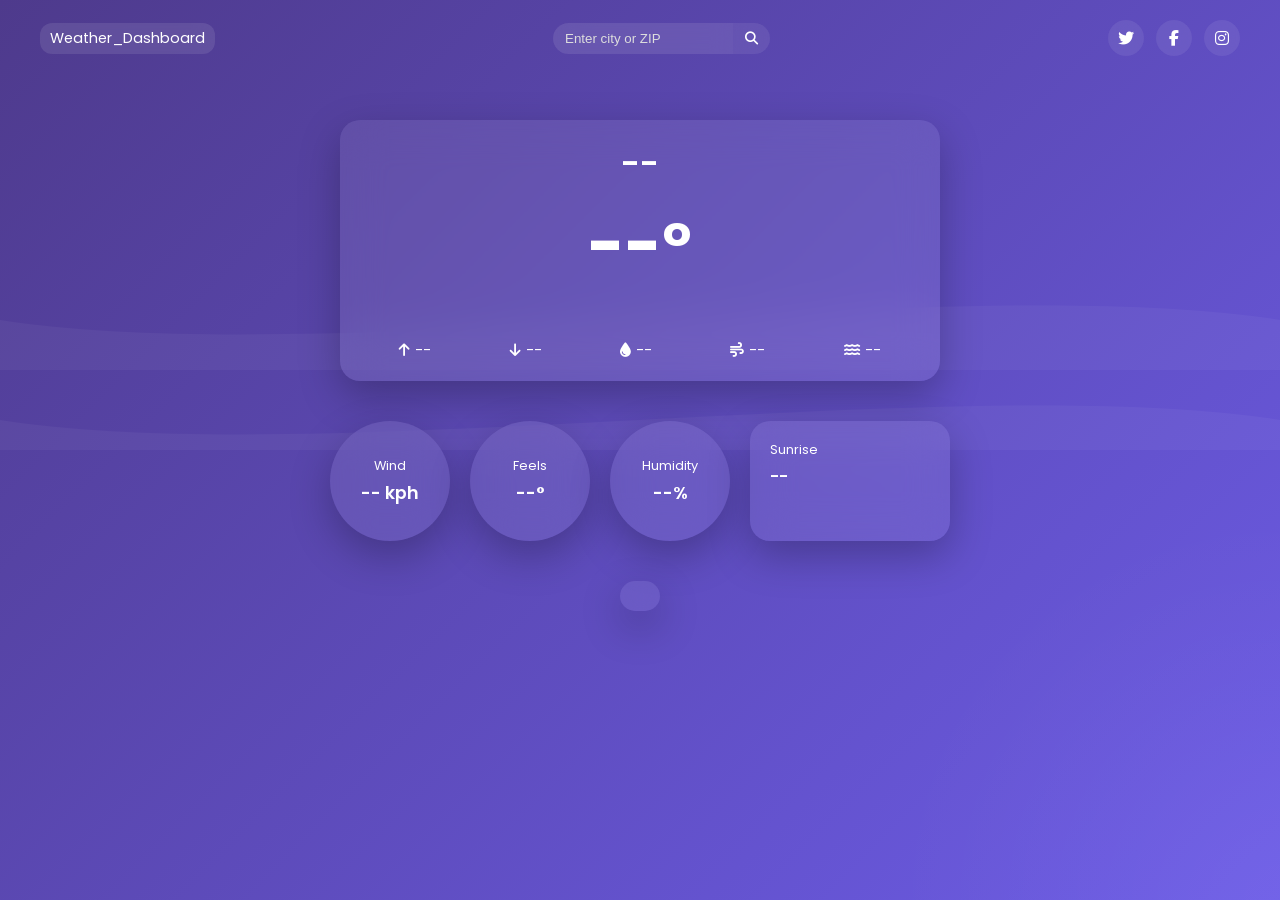
==== index.html @ 49b3762d "Web files" ====
<!DOCTYPE html>
<html lang="en">
<head>
    <meta charset="UTF-8" />
    <meta name="viewport" content="width=device-width, initial-scale=1.0" />
    <title>Weather Dashboard</title>
    <!-- fonts & icons -->
    <link href="https://fonts.googleapis.com/css2?family=Poppins:wght@300;400;600;700&display=swap" rel="stylesheet" />
    <link rel="stylesheet" href="https://cdnjs.cloudflare.com/ajax/libs/font-awesome/6.4.0/css/all.min.css" integrity="sha512-somehash" crossorigin="anonymous" referrerpolicy="no-referrer" />
    <link rel="stylesheet" href="style.css" />
</head>
<body>
    <div class="background">
        <div class="bubbles"></div>
        <div class="wave"></div>
    </div>
    <!-- global loader -->
    <div id="loader" class="hidden"></div>

    <header class="top-bar">
        <div class="url-badge">Weather_Dashboard</div>
        <div class="search-group">
            <input type="text" id="search-input" placeholder="Enter city or ZIP" />
            <button id="search-button"><i class="fas fa-search"></i></button>
        </div>
        <div class="social-icons">
            <a href="#" class="social"><i class="fab fa-twitter"></i></a>
            <a href="#" class="social"><i class="fab fa-facebook-f"></i></a>
            <a href="#" class="social"><i class="fab fa-instagram"></i></a>
        </div>
    </header>

    <main class="container">
        <section id="current-card" class="card large-card">
            <div class="city-name">--</div>
            <div class="temp">--°</div>
            <div class="condition-icon"><img src="" alt="" /></div>
            <div class="details-row">
                <div class="detail"><i class="fas fa-arrow-up"></i> <span class="high">--</span></div>
                <div class="detail"><i class="fas fa-arrow-down"></i> <span class="low">--</span></div>
                <div class="detail"><i class="fas fa-tint"></i> <span class="precip">--</span></div>
                <div class="detail"><i class="fas fa-wind"></i> <span class="wind">--</span></div>
                <div class="detail"><i class="fas fa-water"></i> <span class="humidity">--</span></div>
            </div>
        </section>

        <section class="small-cards">
            <div class="card circle-card" id="wind-gauge">
                <div class="label">Wind</div>
                <div class="value">-- kph</div>
            </div>
            <div class="card circle-card" id="feelslike-gauge">
                <div class="label">Feels</div>
                <div class="value">--°</div>
            </div>
            <div class="card circle-card" id="humidity-gauge">
                <div class="label">Humidity</div>
                <div class="value">--%</div>
            </div>
            <div class="card graph-card" id="sunrise-graph">
                <div class="label">Sunrise</div>
                <div class="value">--</div>
            </div>
        </section>

        <section id="forecast-5day" class="card forecast-card">
            <!-- forecast day cards inserted via JS -->
        </section>

        <section id="hourly-row" class="hourly-section">
            <!-- hourly pill cards inserted -->
        </section>
    </main>

    <script src="script.js"></script>
</body>
</html>
---- style.css ----
/* global reset */
* {
    margin: 0;
    padding: 0;
    box-sizing: border-box;
}

html, body {
    height: 100%;
    font-family: 'Poppins', sans-serif;
    color: #fff;
    overflow: hidden;
}

.background {
    position: fixed;
    top: 0;
    left: 0;
    width: 100%;
    height: 100%;
    background: linear-gradient(135deg, #4e3a8c, #6c5ce7);
    z-index: -3;
    overflow: hidden;
}

/* bubbles effect */
.bubbles {
    position: absolute;
    width: 100%;
    height: 100%;
    background: transparent;
}
.bubbles:after {
    content: '';
    position: absolute;
    width: 200%;
    height: 200%;
    background: radial-gradient(circle, rgba(255,255,255,0.15) 2%, transparent 25%);
    animation: floatBubbles 20s linear infinite;
    opacity: 0.3;
}
@keyframes floatBubbles {
    0% { transform: translate(0,0); }
    100% { transform: translate(-50%, -50%); }
}

/* wave */
.wave {
    position: absolute;
    bottom: 50%;
    width: 200%;
    height: 20%;
    background: url('data:image/svg+xml;utf8,<svg xmlns="http://www.w3.org/2000/svg" viewBox="0 0 1200 120" preserveAspectRatio="none"><path d="M0,60 C300,120 900,0 1200,60 L1200,120 L0,120 Z" fill="rgba(255,255,255,0.1)" /></svg>');
    background-size: 50% 100px;
    animation: waveAnim 8s linear infinite;
    opacity: 0.4;
}
@keyframes waveAnim {
    0% { transform: translateX(0); }
    100% { transform: translateX(-50%); }
}

/* loader */
#loader {
    position: fixed;
    top: 0;
    left: 0;
    right: 0;
    bottom: 0;
    background: rgba(0,0,0,0.5);
    display: flex;
    justify-content: center;
    align-items: center;
    z-index: 1000;
}
#loader.hidden {
    display: none;
}
#loader:after {
    content: '';
    width: 50px;
    height: 50px;
    border: 6px solid #fff;
    border-top-color: transparent;
    border-radius: 50%;
    animation: spin 1s linear infinite;
}
@keyframes spin {
    to { transform: rotate(360deg); }
}

/* header */
.top-bar {
    position: absolute;
    top: 0;
    width: 100%;
    padding: 20px 40px;
    display: flex;
    align-items: center;
    justify-content: space-between;
    z-index: 2;
}
.url-badge {
    font-size: 0.9rem;
    background: rgba(255,255,255,0.1);
    padding: 5px 10px;
    border-radius: 12px;
    backdrop-filter: blur(10px);
}
.search-group {
    display: flex;
}
.search-group input {
    padding: 8px 12px;
    border: none;
    border-radius: 20px 0 0 20px;
    outline: none;
    width: 180px;
    background: rgba(255,255,255,0.1);
    color: #fff;
    backdrop-filter: blur(10px);
}
.search-group input::placeholder {
    color: #ddd;
}
.search-group button {
    padding: 8px 12px;
    border: none;
    background: rgba(255,255,255,0.08);
    color: #fff;
    border-radius: 0 20px 20px 0;
    cursor: pointer;
    backdrop-filter: blur(10px);
    transition: transform 0.3s;
}
.search-group button:hover {
    transform: translateY(-5px);
}
.social-icons {
    display: flex;
    gap: 12px;
}
.social {
    width: 36px;
    height: 36px;
    display: flex;
    align-items: center;
    justify-content: center;
    background: rgba(255,255,255,0.08);
    border-radius: 50%;
    backdrop-filter: blur(10px);
    color: #fff;
    text-decoration: none;
    transition: transform 0.3s;
}
.social:hover {
    transform: translateY(-5px);
}

/* container and cards */
.container {
    position: relative;
    padding: 120px 40px 40px;
    display: flex;
    flex-direction: column;
    align-items: center;
    gap: 40px;
}
.card {
    background: rgba(255,255,255,0.08);
    backdrop-filter: blur(20px);
    border-radius: 20px;
    box-shadow: 0 15px 40px rgba(0,0,0,0.25);
    padding: 20px;
    color: #fff;
    transition: transform 0.3s;
}
.card:hover {
    transform: translateY(-10px);
}
.large-card {
    width: 90%;
    max-width: 600px;
    text-align: center;
}
.large-card .city-name {
    font-size: 2rem;
    font-weight: 600;
    margin-bottom: 10px;
}
.large-card .temp {
    font-size: 4rem;
    font-weight: 700;
}
.large-card .condition-icon img {
    width: 120px;
    height: auto;
    margin: 10px 0;
}
.large-card .details-row {
    display: flex;
    justify-content: space-around;
    flex-wrap: wrap;
    margin-top: 20px;
}
.large-card .detail {
    font-size: 0.9rem;
    display: flex;
    align-items: center;
    gap: 5px;
}

.small-cards {
    display: flex;
    gap: 20px;
    flex-wrap: wrap;
    justify-content: center;
}
.circle-card {
    width: 120px;
    height: 120px;
    border-radius: 50%;
    display: flex;
    flex-direction: column;
    align-items: center;
    justify-content: center;
    position: relative;
}
.circle-card .label {
    font-size: 0.8rem;
    margin-bottom: 5px;
}
.circle-card .value {
    font-size: 1.1rem;
    font-weight: 600;
}
.graph-card {
    width: 200px;
    height: 120px;
}
.graph-card .label {
    font-size: 0.8rem;
    margin-bottom: 5px;
}
.graph-card .value {
    font-size: 1rem;
    font-weight: 600;
}

.forecast-card {
    display: flex;
    gap: 15px;
    overflow-x: auto;
    padding-bottom: 10px;
}
.forecast-card::-webkit-scrollbar {
    display: none;
}
.forecast-card {
    -ms-overflow-style: none;
    scrollbar-width: none;
}
.forecast-day {
    min-width: 100px;
    text-align: center;
}
.forecast-day img {
    width: 60px;
    height: auto;
}

.hourly-section {
    display: flex;
    gap: 10px;
    overflow-x: auto;
    padding-bottom: 10px;
    width: 100%;
}
.hourly-section::-webkit-scrollbar {
    display: none;
}
.hourly-section {
    -ms-overflow-style: none;
    scrollbar-width: none;
}
.hourly-card {
    background: rgba(255,255,255,0.08);
    backdrop-filter: blur(15px);
    border-radius: 20px;
    padding: 10px;
    text-align: center;
    min-width: 70px;
    transition: transform 0.3s;
}
.hourly-card:hover {
    transform: translateY(-8px);
}
.hourly-card img {
    width: 30px;
    height: auto;
    margin: 5px 0;
}

/* utilities for circular gauge backgrounds */
.gauge {
    position: absolute;
    top: 0;
    left: 0;
    width: 100%;
    height: 100%;
    border-radius: 50%;
    background: conic-gradient(#6c5ce7 0deg, #ffffff33 0deg);
    z-index: -1;
}

/* responsive */
@media (max-width: 600px) {
    .container {
        padding: 100px 20px 20px;
    }
    .large-card {
        width: 100%;
    }
    .small-cards {
        flex-direction: column;
        align-items: center;
    }
    .forecast-card {
        flex-wrap: wrap;
    }
    .search-group input {
        width: 120px;
    }
}
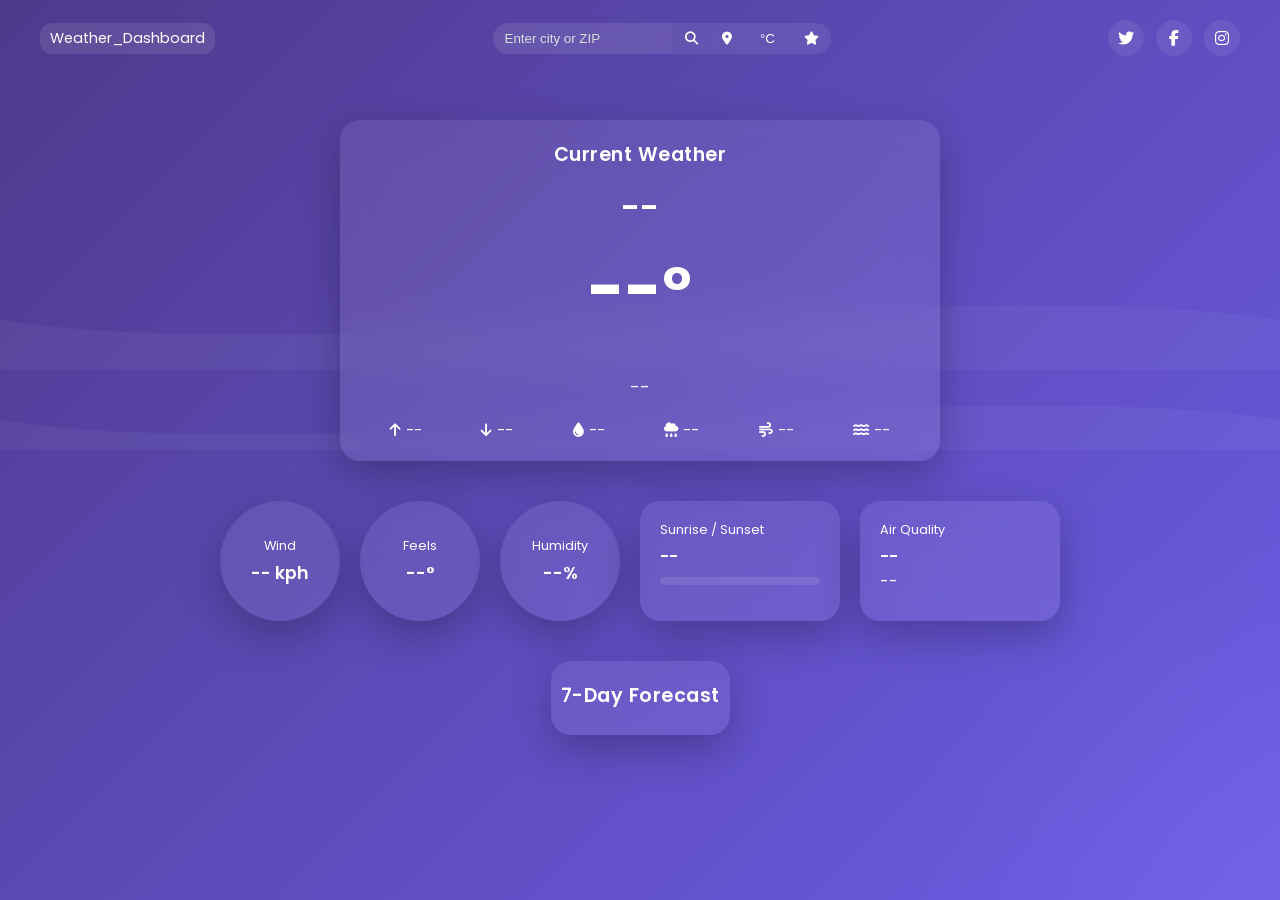
==== commit bbd0f94c: "Added more features" ====
--- a/index.html
+++ b/index.html
@@ -7,6 +7,7 @@
     <!-- fonts & icons -->
     <link href="https://fonts.googleapis.com/css2?family=Poppins:wght@300;400;600;700&display=swap" rel="stylesheet" />
     <link rel="stylesheet" href="https://cdnjs.cloudflare.com/ajax/libs/font-awesome/6.4.0/css/all.min.css" integrity="sha512-somehash" crossorigin="anonymous" referrerpolicy="no-referrer" />
+    <link rel="stylesheet" href="https://unpkg.com/leaflet@1.9.4/dist/leaflet.css" integrity="sha256-sA+9/d77En6mn3duh0at3bJ50Q2jyRkq0Dg5L0kG7ow=" crossorigin="" />
     <link rel="stylesheet" href="style.css" />
 </head>
 <body>
@@ -14,6 +15,7 @@
         <div class="bubbles"></div>
         <div class="wave"></div>
     </div>
+    <div id="foreground-overlay" class="foreground-overlay"></div>
     <!-- global loader -->
     <div id="loader" class="hidden"></div>
 
@@ -22,6 +24,9 @@
         <div class="search-group">
             <input type="text" id="search-input" placeholder="Enter city or ZIP" />
             <button id="search-button"><i class="fas fa-search"></i></button>
+            <button id="location-button" title="Use my location"><i class="fas fa-location-dot"></i></button>
+            <button id="toggle-units" title="Toggle °C/°F"><span>°C</span></button>
+            <button id="favorites-button" title="Favorites"><i class="fas fa-star"></i></button>
         </div>
         <div class="social-icons">
             <a href="#" class="social"><i class="fab fa-twitter"></i></a>
@@ -32,13 +37,17 @@
 
     <main class="container">
         <section id="current-card" class="card large-card">
+            <h2 class="section-title">Current Weather</h2>
+            <div id="alert-banner" class="alert-banner hidden"></div>
             <div class="city-name">--</div>
             <div class="temp">--°</div>
             <div class="condition-icon"><img src="" alt="" /></div>
+            <div class="comfort-text">--</div>
             <div class="details-row">
                 <div class="detail"><i class="fas fa-arrow-up"></i> <span class="high">--</span></div>
                 <div class="detail"><i class="fas fa-arrow-down"></i> <span class="low">--</span></div>
                 <div class="detail"><i class="fas fa-tint"></i> <span class="precip">--</span></div>
+                <div class="detail"><i class="fas fa-cloud-rain"></i> <span class="rain-chance">--</span></div>
                 <div class="detail"><i class="fas fa-wind"></i> <span class="wind">--</span></div>
                 <div class="detail"><i class="fas fa-water"></i> <span class="humidity">--</span></div>
             </div>
@@ -58,20 +67,25 @@
                 <div class="value">--%</div>
             </div>
             <div class="card graph-card" id="sunrise-graph">
-                <div class="label">Sunrise</div>
+                <div class="label">Sunrise / Sunset</div>
                 <div class="value">--</div>
+                <div class="sun-progress"><div class="sun-fill"></div></div>
+            </div>
+            <div class="card graph-card" id="aqi-card">
+                <div class="label">Air Quality</div>
+                <div class="value">--</div>
+                <div class="aqi-desc">--</div>
             </div>
         </section>
 
         <section id="forecast-5day" class="card forecast-card">
+            <h2 class="section-title">7-Day Forecast</h2>
             <!-- forecast day cards inserted via JS -->
         </section>
 
-        <section id="hourly-row" class="hourly-section">
-            <!-- hourly pill cards inserted -->
-        </section>
     </main>
 
+    <script src="https://unpkg.com/leaflet@1.9.4/dist/leaflet.js" integrity="sha256-o9N1j7kEtYV4gkV3f4ZTqnS3wfe7bnE1xiInS8B4QkM=" crossorigin=""></script>
     <script src="script.js"></script>
 </body>
 </html>
--- a/style.css
+++ b/style.css
@@ -19,11 +19,96 @@
     width: 100%;
     height: 100%;
     background: linear-gradient(135deg, #4e3a8c, #6c5ce7);
+    transition: background 1s ease;
     z-index: -3;
     overflow: hidden;
 }
 
-/* bubbles effect */
+.foreground-overlay {
+    position: fixed;
+    inset: 0;
+    pointer-events: none;
+    z-index: 10;
+    overflow: hidden;
+}
+
+.rain-drop {
+    position: absolute;
+    width: 4px;
+    height: 14px;
+    background: rgba(255, 255, 255, 0.7);
+    border-radius: 50% 50% 50% 50%;
+    opacity: 0.8;
+    filter: drop-shadow(0 0 6px rgba(255,255,255,0.4));
+    animation: rainDrop 0.9s linear infinite;
+}
+
+@keyframes rainDrop {
+    0% { transform: translateY(-30px) skewX(-10deg); opacity: 0.8; }
+    80% { opacity: 0.8; }
+    100% { transform: translateY(120vh) skewX(-10deg); opacity: 0; }
+}
+
+.cloud-icon {
+    position: absolute;
+    font-size: 48px;
+    color: rgba(255,255,255,0.65);
+    text-shadow: 0 0 12px rgba(0,0,0,0.35);
+    animation: cloudDrift 18s linear infinite;
+}
+
+@keyframes cloudDrift {
+    0% { transform: translateX(-15vw); }
+    100% { transform: translateX(115vw); }
+}
+
+.lightning {
+    position: absolute;
+    width: 2px;
+    height: 80px;
+    background: rgba(255,255,255,0.9);
+    filter: drop-shadow(0 0 12px rgba(255,255,255,0.75));
+    animation: lightningFlash 1.2s ease-in-out infinite;
+}
+
+@keyframes lightningFlash {
+    0%, 70%, 100% { opacity: 0; }
+    71%, 73%, 75%, 85% { opacity: 1; }
+}
+
+.snowflake {
+    position: absolute;
+    width: 8px;
+    height: 8px;
+    border-radius: 50%;
+    background: rgba(255,255,255,0.8);
+    filter: drop-shadow(0 0 8px rgba(255,255,255,0.6));
+    animation: snowFall 8s linear infinite;
+}
+
+@keyframes snowFall {
+    0% { transform: translateY(-20px); opacity: 0.8; }
+    50% { opacity: 1; }
+    100% { transform: translateY(120vh); opacity: 0; }
+}
+
+body.weather-clear .background {
+    background: linear-gradient(135deg, #4e3a8c, #6c5ce7);
+}
+body.weather-cloud .background {
+    background: linear-gradient(135deg, #3b4a6b, #5f6d8b);
+}
+body.weather-rain .background {
+    background: linear-gradient(135deg, #2a3b52, #4a5d7a);
+}
+body.weather-snow .background {
+    background: linear-gradient(135deg, #3f5c7b, #a9c5d6);
+}
+body.weather-storm .background {
+    background: linear-gradient(135deg, #1d2a3c, #37465b);
+}
+
+/* bubbles effect (default clear weather) */
 .bubbles {
     position: absolute;
     width: 100%;
@@ -39,6 +124,77 @@
     animation: floatBubbles 20s linear infinite;
     opacity: 0.3;
 }
+
+/* cloud overlay */
+.weather-cloud .bubbles:after {
+    background: radial-gradient(circle at 20% 20%, rgba(255,255,255,0.3) 20%, transparent 60%),
+                radial-gradient(circle at 60% 30%, rgba(255,255,255,0.25) 18%, transparent 55%),
+                radial-gradient(circle at 40% 60%, rgba(255,255,255,0.22) 16%, transparent 50%);
+    animation: floatClouds 40s linear infinite;
+    opacity: 0.35;
+}
+
+@keyframes floatClouds {
+    0% { transform: translate(0,0); }
+    100% { transform: translate(-40%, -20%); }
+}
+
+/* rain overlay */
+.weather-rain .bubbles:after {
+    content: '';
+    position: absolute;
+    width: 120%;
+    height: 120%;
+    background-image: radial-gradient(circle at 10% 10%, rgba(255,255,255,0.2) 2px, transparent 3px),
+                      radial-gradient(circle at 30% 30%, rgba(255,255,255,0.18) 2px, transparent 3px),
+                      radial-gradient(circle at 70% 50%, rgba(255,255,255,0.15) 2px, transparent 3px);
+    background-size: 5px 15px;
+    background-repeat: repeat;
+    opacity: 0.25;
+    animation: rainFall 0.4s linear infinite;
+}
+
+@keyframes rainFall {
+    0% { transform: translateY(-20px); }
+    100% { transform: translateY(20px); }
+}
+
+/* snow overlay */
+.weather-snow .bubbles:after {
+    content: '';
+    position: absolute;
+    width: 200%;
+    height: 200%;
+    background-image: radial-gradient(circle at 20% 20%, rgba(255,255,255,0.8) 2px, transparent 4px),
+                      radial-gradient(circle at 40% 40%, rgba(255,255,255,0.7) 2px, transparent 4px),
+                      radial-gradient(circle at 70% 60%, rgba(255,255,255,0.75) 2px, transparent 4px);
+    background-size: 20px 20px;
+    background-repeat: repeat;
+    opacity: 0.35;
+    animation: snowFall 15s linear infinite;
+}
+
+@keyframes snowFall {
+    0% { transform: translate(0, -10%); }
+    100% { transform: translate(0, 10%); }
+}
+
+/* storm overlay */
+.weather-storm .bubbles:after {
+    content: '';
+    position: absolute;
+    width: 100%;
+    height: 100%;
+    background: radial-gradient(circle at 50% 20%, rgba(255,255,255,0.25) 0%, transparent 60%);
+    opacity: 0.6;
+    animation: stormFlash 2s linear infinite;
+}
+
+@keyframes stormFlash {
+    0%, 20%, 40%, 60%, 80%, 100% { opacity: 0.35; }
+    10%, 30%, 50%, 70%, 90% { opacity: 0.9; }
+}
+
 @keyframes floatBubbles {
     0% { transform: translate(0,0); }
     100% { transform: translate(-50%, -50%); }
@@ -128,13 +284,23 @@
     border: none;
     background: rgba(255,255,255,0.08);
     color: #fff;
-    border-radius: 0 20px 20px 0;
+    border-radius: 0;
     cursor: pointer;
     backdrop-filter: blur(10px);
-    transition: transform 0.3s;
+    transition: transform 0.3s, background 0.3s;
+}
+.search-group button:last-child {
+    border-radius: 0 20px 20px 0;
 }
 .search-group button:hover {
     transform: translateY(-5px);
+}
+#toggle-units.active {
+    background: rgba(255,255,255,0.2);
+}
+#toggle-units span {
+    display: inline-block;
+    width: 24px;
 }
 .social-icons {
     display: flex;
@@ -197,6 +363,13 @@
     height: auto;
     margin: 10px 0;
 }
+.section-title {
+    font-size: 1.2rem;
+    margin-bottom: 15px;
+    font-weight: 600;
+    text-align: center;
+    letter-spacing: 0.5px;
+}
 .large-card .details-row {
     display: flex;
     justify-content: space-around;
@@ -251,7 +424,9 @@
     display: flex;
     gap: 15px;
     overflow-x: auto;
-    padding-bottom: 10px;
+    padding: 20px 10px 10px;
+    justify-content: center;
+    align-items: flex-start;
 }
 .forecast-card::-webkit-scrollbar {
     display: none;
@@ -261,45 +436,35 @@
     scrollbar-width: none;
 }
 .forecast-day {
-    min-width: 100px;
+    min-width: 110px;
+    padding: 16px;
     text-align: center;
+    border-radius: 18px;
+    background: rgba(255,255,255,0.08);
+    border: 1px solid rgba(255,255,255,0.12);
+    box-shadow: 0 12px 26px rgba(0,0,0,0.15);
+    transition: transform 0.25s, background 0.25s;
+}
+.forecast-day.current {
+    background: rgba(255,255,255,0.17);
+    border-color: rgba(255,255,255,0.22);
+    transform: translateY(-6px);
+}
+.forecast-day:hover {
+    transform: translateY(-6px);
 }
 .forecast-day img {
-    width: 60px;
+    width: 54px;
     height: auto;
-}
-
-.hourly-section {
-    display: flex;
-    gap: 10px;
-    overflow-x: auto;
-    padding-bottom: 10px;
-    width: 100%;
-}
-.hourly-section::-webkit-scrollbar {
-    display: none;
-}
-.hourly-section {
-    -ms-overflow-style: none;
-    scrollbar-width: none;
-}
-.hourly-card {
-    background: rgba(255,255,255,0.08);
-    backdrop-filter: blur(15px);
-    border-radius: 20px;
-    padding: 10px;
-    text-align: center;
-    min-width: 70px;
-    transition: transform 0.3s;
-}
-.hourly-card:hover {
-    transform: translateY(-8px);
-}
-.hourly-card img {
-    width: 30px;
-    height: auto;
-    margin: 5px 0;
-}
+    margin: 10px 0;
+}
+.forecast-day .rain-chance {
+    margin-top: 8px;
+    font-size: 0.8rem;
+    opacity: 0.9;
+}
+
+
 
 /* utilities for circular gauge backgrounds */
 .gauge {
@@ -312,6 +477,68 @@
     background: conic-gradient(#6c5ce7 0deg, #ffffff33 0deg);
     z-index: -1;
 }
+
+.alert-banner {
+    background: rgba(255, 90, 90, 0.18);
+    border: 1px solid rgba(255, 90, 90, 0.4);
+    padding: 10px 14px;
+    border-radius: 14px;
+    margin-bottom: 12px;
+    color: #ffecec;
+    font-weight: 600;
+    display: flex;
+    align-items: center;
+    gap: 10px;
+}
+.alert-banner.hidden {
+    display: none;
+}
+
+.comfort-text {
+    font-size: 1.1rem;
+    margin: 10px 0;
+    opacity: 0.9;
+}
+
+.summary-card {
+    width: 90%;
+    max-width: 600px;
+    text-align: left;
+}
+#summary-text {
+    padding: 10px 0;
+    line-height: 1.4;
+    opacity: 0.85;
+}
+
+.sun-progress {
+    width: 100%;
+    height: 8px;
+    background: rgba(255,255,255,0.1);
+    border-radius: 10px;
+    overflow: hidden;
+    margin-top: 8px;
+}
+.sun-fill {
+    height: 100%;
+    width: 0%;
+    background: linear-gradient(90deg, #ffdd57, #ff6b6b);
+    transition: width 0.5s ease;
+}
+
+#map {
+    width: 100%;
+    height: 240px;
+    border-radius: 18px;
+    overflow: hidden;
+    margin-top: 10px;
+}
+.map-card {
+    width: 90%;
+    max-width: 900px;
+    padding: 20px;
+}
+
 
 /* responsive */
 @media (max-width: 600px) {
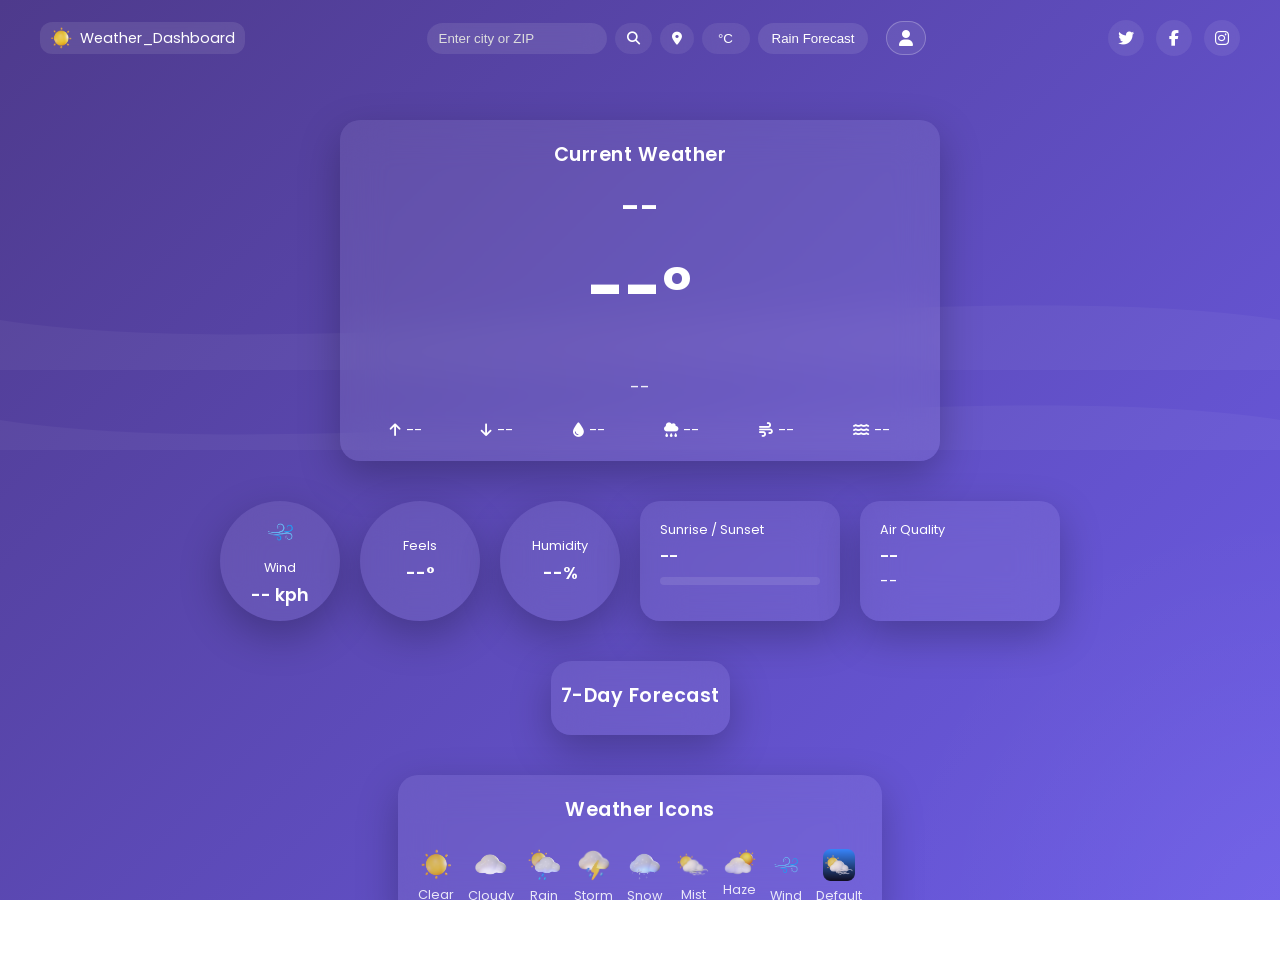
==== commit 7f541c12: "Added profile section, improved UI, and created rain forecast page" ====
--- a/index.html
+++ b/index.html
@@ -4,6 +4,7 @@
     <meta charset="UTF-8" />
     <meta name="viewport" content="width=device-width, initial-scale=1.0" />
     <title>Weather Dashboard</title>
+    <link rel="icon" href="assets/icons/icon.png" />
     <!-- fonts & icons -->
     <link href="https://fonts.googleapis.com/css2?family=Poppins:wght@300;400;600;700&display=swap" rel="stylesheet" />
     <link rel="stylesheet" href="https://cdnjs.cloudflare.com/ajax/libs/font-awesome/6.4.0/css/all.min.css" integrity="sha512-somehash" crossorigin="anonymous" referrerpolicy="no-referrer" />
@@ -20,18 +21,27 @@
     <div id="loader" class="hidden"></div>
 
     <header class="top-bar">
-        <div class="url-badge">Weather_Dashboard</div>
+        <div class="url-badge">
+            <img src="assets/icons/sun.png" alt="Weather logo" class="logo-icon" />
+            Weather_Dashboard
+        </div>
         <div class="search-group">
             <input type="text" id="search-input" placeholder="Enter city or ZIP" />
             <button id="search-button"><i class="fas fa-search"></i></button>
             <button id="location-button" title="Use my location"><i class="fas fa-location-dot"></i></button>
             <button id="toggle-units" title="Toggle °C/°F"><span>°C</span></button>
-            <button id="favorites-button" title="Favorites"><i class="fas fa-star"></i></button>
+            <button id="rain-forecast-button" title="Rain Forecast">Rain Forecast</button>
+            <a href="profile.html" class="simple-link" id="user-link" title="Profile"><i class="fas fa-user"></i></a>
         </div>
         <div class="social-icons">
             <a href="#" class="social"><i class="fab fa-twitter"></i></a>
             <a href="#" class="social"><i class="fab fa-facebook-f"></i></a>
             <a href="#" class="social"><i class="fab fa-instagram"></i></a>
+        </div>
+        <div id="user-badge" class="user-badge hidden">
+            <img id="user-avatar" src="" alt="Profile" class="user-avatar" />
+            <span id="user-name"></span>
+            <button id="logout-button" class="logout-button" title="Logout"><i class="fas fa-sign-out-alt"></i></button>
         </div>
     </header>
 
@@ -55,6 +65,7 @@
 
         <section class="small-cards">
             <div class="card circle-card" id="wind-gauge">
+                <img src="assets/icons/wind.png" alt="Wind" class="card-icon" />
                 <div class="label">Wind</div>
                 <div class="value">-- kph</div>
             </div>
@@ -83,6 +94,21 @@
             <!-- forecast day cards inserted via JS -->
         </section>
 
+        <section class="card icon-legend">
+            <h2 class="section-title">Weather Icons</h2>
+            <div class="icon-row">
+                <div class="icon-item"><img src="assets/icons/sun.png" alt="Clear" /><span>Clear</span></div>
+                <div class="icon-item"><img src="assets/icons/cloud.png" alt="Clouds" /><span>Cloudy</span></div>
+                <div class="icon-item"><img src="assets/icons/rain.png" alt="Rain" /><span>Rain</span></div>
+                <div class="icon-item"><img src="assets/icons/thunderstorm.png" alt="Storm" /><span>Storm</span></div>
+                <div class="icon-item"><img src="assets/icons/snow.png" alt="Snow" /><span>Snow</span></div>
+                <div class="icon-item"><img src="assets/icons/mist.png" alt="Mist" /><span>Mist</span></div>
+                <div class="icon-item"><img src="assets/icons/haze.png" alt="Haze" /><span>Haze</span></div>
+                <div class="icon-item"><img src="assets/icons/wind.png" alt="Wind" /><span>Wind</span></div>
+                <div class="icon-item"><img src="assets/icons/icon.png" alt="Default" /><span>Default</span></div>
+            </div>
+        </section>
+
     </main>
 
     <script src="https://unpkg.com/leaflet@1.9.4/dist/leaflet.js" integrity="sha256-o9N1j7kEtYV4gkV3f4ZTqnS3wfe7bnE1xiInS8B4QkM=" crossorigin=""></script>
--- a/style.css
+++ b/style.css
@@ -262,14 +262,46 @@
     padding: 5px 10px;
     border-radius: 12px;
     backdrop-filter: blur(10px);
+    display: flex;
+    align-items: center;
+    gap: 8px;
+}
+.logo-icon {
+    width: 22px;
+    height: 22px;
+}
+.card-icon {
+    width: 34px;
+    height: 34px;
+    margin-bottom: 10px;
+}
+.simple-link {
+    padding: 8px 12px;
+    display: flex;
+    align-items: center;
+    justify-content: center;
+    border-radius: 20px;
+    border: 1px solid rgba(255,255,255,0.25);
+    color: #fff;
+    text-decoration: none;
+    background: rgba(255,255,255,0.08);
+    margin-left: 10px;
+    transition: transform 0.3s, background 0.3s;
+}
+.simple-link:hover {
+    transform: translateY(-3px);
+    background: rgba(255,255,255,0.15);
 }
 .search-group {
     display: flex;
+    gap: 8px;
+    align-items: center;
+    flex-wrap: wrap;
 }
 .search-group input {
     padding: 8px 12px;
     border: none;
-    border-radius: 20px 0 0 20px;
+    border-radius: 20px;
     outline: none;
     width: 180px;
     background: rgba(255,255,255,0.1);
@@ -284,20 +316,34 @@
     border: none;
     background: rgba(255,255,255,0.08);
     color: #fff;
-    border-radius: 0;
+    border-radius: 20px;
     cursor: pointer;
     backdrop-filter: blur(10px);
     transition: transform 0.3s, background 0.3s;
 }
-.search-group button:last-child {
-    border-radius: 0 20px 20px 0;
-}
 .search-group button:hover {
     transform: translateY(-5px);
 }
+
 #toggle-units.active {
     background: rgba(255,255,255,0.2);
 }
+
+#rain-forecast-button {
+    padding: 8px 14px;
+    border-radius: 20px;
+    background: rgba(255,255,255,0.1);
+    border: none;
+    color: #fff;
+    cursor: pointer;
+    transition: transform 0.3s, background 0.3s;
+}
+
+#rain-forecast-button:hover {
+    background: rgba(255,255,255,0.18);
+    transform: translateY(-5px);
+}
+
 #toggle-units span {
     display: inline-block;
     width: 24px;
@@ -305,6 +351,7 @@
 .social-icons {
     display: flex;
     gap: 12px;
+    align-items: center;
 }
 .social {
     width: 36px;
@@ -321,6 +368,43 @@
 }
 .social:hover {
     transform: translateY(-5px);
+}
+
+.user-badge {
+    display: flex;
+    align-items: center;
+    gap: 8px;
+    padding: 5px 10px;
+    border-radius: 20px;
+    background: rgba(255,255,255,0.12);
+    backdrop-filter: blur(10px);
+}
+
+.user-badge.hidden {
+    display: none;
+}
+
+.user-avatar {
+    width: 28px;
+    height: 28px;
+    border-radius: 50%;
+    object-fit: cover;
+    border: 2px solid rgba(255,255,255,0.5);
+}
+
+.logout-button {
+    border: none;
+    background: transparent;
+    color: #fff;
+    font-size: 0.9rem;
+    cursor: pointer;
+    padding: 4px;
+    border-radius: 50%;
+    transition: background 0.2s;
+}
+
+.logout-button:hover {
+    background: rgba(255,255,255,0.2);
 }
 
 /* container and cards */
@@ -464,7 +548,205 @@
     opacity: 0.9;
 }
 
-
+/* Rain page styling */
+.rain-status-text {
+    font-size: 1.3rem;
+    font-weight: 600;
+    margin-top: 8px;
+}
+.rain-location {
+    font-size: 0.95rem;
+    opacity: 0.8;
+    margin-top: 6px;
+}
+.rain-updated {
+    font-size: 0.8rem;
+    opacity: 0.75;
+    margin-top: 4px;
+}
+.umbrella-message {
+    margin-top: 6px;
+    opacity: 0.9;
+}
+
+/* Rain page layout improvements */
+#rain-dashboard {
+    display: grid;
+    grid-template-columns: repeat(3, minmax(260px, 1fr));
+    grid-template-areas:
+        "status alert hourly"
+        "daily daily daily";
+    gap: 18px;
+    align-items: start;
+    width: 100%;
+    max-width: 1080px;
+}
+
+.rain-status {
+    grid-area: status;
+}
+
+.rain-alert {
+    grid-area: alert;
+}
+
+.rain-hourly {
+    grid-area: hourly;
+}
+
+.rain-daily {
+    grid-area: daily;
+}
+
+#rain-dashboard .card {
+    min-height: 220px;
+    display: flex;
+    flex-direction: column;
+}
+
+.rain-hourly {
+    max-height: 520px;
+    overflow: hidden;
+}
+
+.rain-hourly-list {
+    max-height: 360px;
+    overflow-y: auto;
+}
+
+.rain-hourly-list::-webkit-scrollbar {
+    width: 8px;
+}
+
+.rain-hourly-list::-webkit-scrollbar-thumb {
+    background: rgba(255,255,255,0.25);
+    border-radius: 8px;
+}
+
+.rain-hourly-list::-webkit-scrollbar-track {
+    background: transparent;
+}
+
+.rain-alert-text {
+    font-size: 1rem;
+    font-weight: 600;
+    margin-top: 8px;
+}
+
+.rain-hour-header {
+    display: grid;
+    grid-template-columns: 1.6fr 2fr 1.4fr;
+    gap: 10px;
+    font-weight: 600;
+    color: rgba(255,255,255,0.8);
+    margin-bottom: 10px;
+}
+
+.rain-hourly-list {
+    display: flex;
+    flex-direction: column;
+    gap: 8px;
+    max-height: 340px;
+    overflow-y: auto;
+}
+
+.rain-hour-row {
+    display: grid;
+    grid-template-columns: 1.7fr 2fr 1.7fr;
+    gap: 10px;
+    align-items: center;
+    padding: 8px 10px;
+    border-radius: 14px;
+    background: rgba(255,255,255,0.06);
+}
+
+.rain-hour-time {
+    font-weight: 600;
+}
+
+.rain-hour-percent {
+    display: flex;
+    align-items: center;
+    gap: 8px;
+}
+
+.rain-bar {
+    flex: 1;
+    height: 8px;
+    border-radius: 8px;
+    background: rgba(255,255,255,0.3);
+    border: 1px solid rgba(255,255,255,0.25);
+}
+
+.rain-hour-intensity {
+    text-align: right;
+    font-weight: 600;
+}
+
+
+.timeline-bar {
+    width: 12px;
+    border-radius: 12px 12px 0 0;
+    background: linear-gradient(180deg, rgba(255,255,255,0.9), rgba(255,255,255,0.3));
+    transition: height 0.2s ease;
+}
+
+.rain-daily-summary {
+    display: grid;
+    grid-template-columns: repeat(auto-fit, minmax(110px, 1fr));
+    gap: 12px;
+}
+
+.rain-day-card {
+    padding: 14px;
+    border-radius: 16px;
+    background: rgba(255,255,255,0.06);
+    border: 1px solid rgba(255,255,255,0.15);
+    text-align: center;
+}
+
+.rain-day-name {
+    font-weight: 600;
+    margin-bottom: 8px;
+}
+
+.rain-day-percent {
+    font-size: 1.1rem;
+    font-weight: 700;
+}
+
+.rain-day-intensity {
+    margin-top: 6px;
+    opacity: 0.9;
+}
+
+.best-time-out {
+    margin-top: 10px;
+    font-weight: 600;
+    opacity: 0.9;
+}
+
+.icon-legend .icon-row {
+    display: flex;
+    flex-wrap: wrap;
+    gap: 14px;
+    justify-content: center;
+    padding-top: 10px;
+}
+
+.icon-legend .icon-item {
+    display: flex;
+    flex-direction: column;
+    align-items: center;
+    gap: 6px;
+    font-size: 0.8rem;
+    opacity: 0.85;
+}
+
+.icon-legend .icon-item img {
+    width: 32px;
+    height: auto;
+}
 
 /* utilities for circular gauge backgrounds */
 .gauge {
@@ -541,7 +823,7 @@
 
 
 /* responsive */
-@media (max-width: 600px) {
+@media (max-width: 900px) {
     .container {
         padding: 100px 20px 20px;
     }
@@ -558,4 +840,153 @@
     .search-group input {
         width: 120px;
     }
-}
+    #rain-dashboard {
+        grid-template-columns: 1fr;
+        grid-template-areas:
+            "status"
+            "alert"
+            "hourly"
+            "daily";
+    }
+}
+
+@media (max-width: 500px) {
+    #rain-dashboard {
+        padding: 0 10px;
+    }
+}
+
+/* login + profile selection */
+.login-card {
+    max-width: 500px;
+    margin: 0 auto;
+    padding: 24px;
+}
+
+.form-row {
+    margin-top: 14px;
+    display: flex;
+    flex-direction: column;
+    gap: 8px;
+}
+
+.form-row label {
+    font-weight: 600;
+    opacity: 0.9;
+}
+
+.form-row input {
+    padding: 10px 12px;
+    border-radius: 14px;
+    border: 1px solid rgba(255,255,255,0.18);
+    background: rgba(255,255,255,0.1);
+    color: #fff;
+}
+
+.profile-grid {
+    display: grid;
+    grid-template-columns: repeat(auto-fit, minmax(100px, 1fr));
+    gap: 14px;
+    margin-top: 12px;
+}
+
+.profile-card {
+    border: 2px solid transparent;
+    border-radius: 18px;
+    overflow: hidden;
+    padding: 6px;
+    background: rgba(255,255,255,0.08);
+    cursor: pointer;
+    transition: border 0.2s, transform 0.2s;
+}
+
+.profile-card:hover {
+    transform: translateY(-2px);
+}
+
+.profile-card.selected {
+    border-color: rgba(255,255,255,0.8);
+}
+
+.profile-card img {
+    width: 100%;
+    aspect-ratio: 1 / 1;
+    object-fit: cover;
+    border-radius: 14px;
+}
+
+.primary-button {
+    width: 100%;
+    padding: 12px 0;
+    border-radius: 18px;
+    border: none;
+    background: rgba(255,255,255,0.22);
+    color: #fff;
+    font-weight: 700;
+    cursor: pointer;
+    transition: background 0.2s, transform 0.2s;
+}
+
+.primary-button:hover {
+    background: rgba(255,255,255,0.3);
+    transform: translateY(-2px);
+}
+
+.secondary-button {
+    width: 100%;
+    padding: 12px 0;
+    border-radius: 18px;
+    border: 1px solid rgba(255,255,255,0.35);
+    background: rgba(0,0,0,0.2);
+    color: #fff;
+    font-weight: 700;
+    cursor: pointer;
+    transition: background 0.2s, transform 0.2s;
+    margin-top: 10px;
+}
+
+.secondary-button:hover {
+    background: rgba(255,255,255,0.12);
+    transform: translateY(-2px);
+}
+
+.profile-main {
+    display: flex;
+    gap: 20px;
+    align-items: center;
+    justify-content: center;
+    flex-wrap: wrap;
+}
+
+.profile-avatar {
+    width: 120px;
+    height: 120px;
+    border-radius: 50%;
+    border: 3px solid rgba(255,255,255,0.25);
+    object-fit: cover;
+}
+
+.profile-info {
+    display: flex;
+    flex-direction: column;
+    gap: 12px;
+    min-width: 180px;
+}
+
+.profile-name {
+    font-size: 1.5rem;
+    font-weight: 700;
+    text-align: center;
+}
+
+.profile-actions {
+    display: flex;
+    gap: 10px;
+    flex-direction: column;
+}
+
+.form-error {
+    margin-top: 10px;
+    color: rgba(255, 140, 140, 0.95);
+    font-weight: 600;
+}
